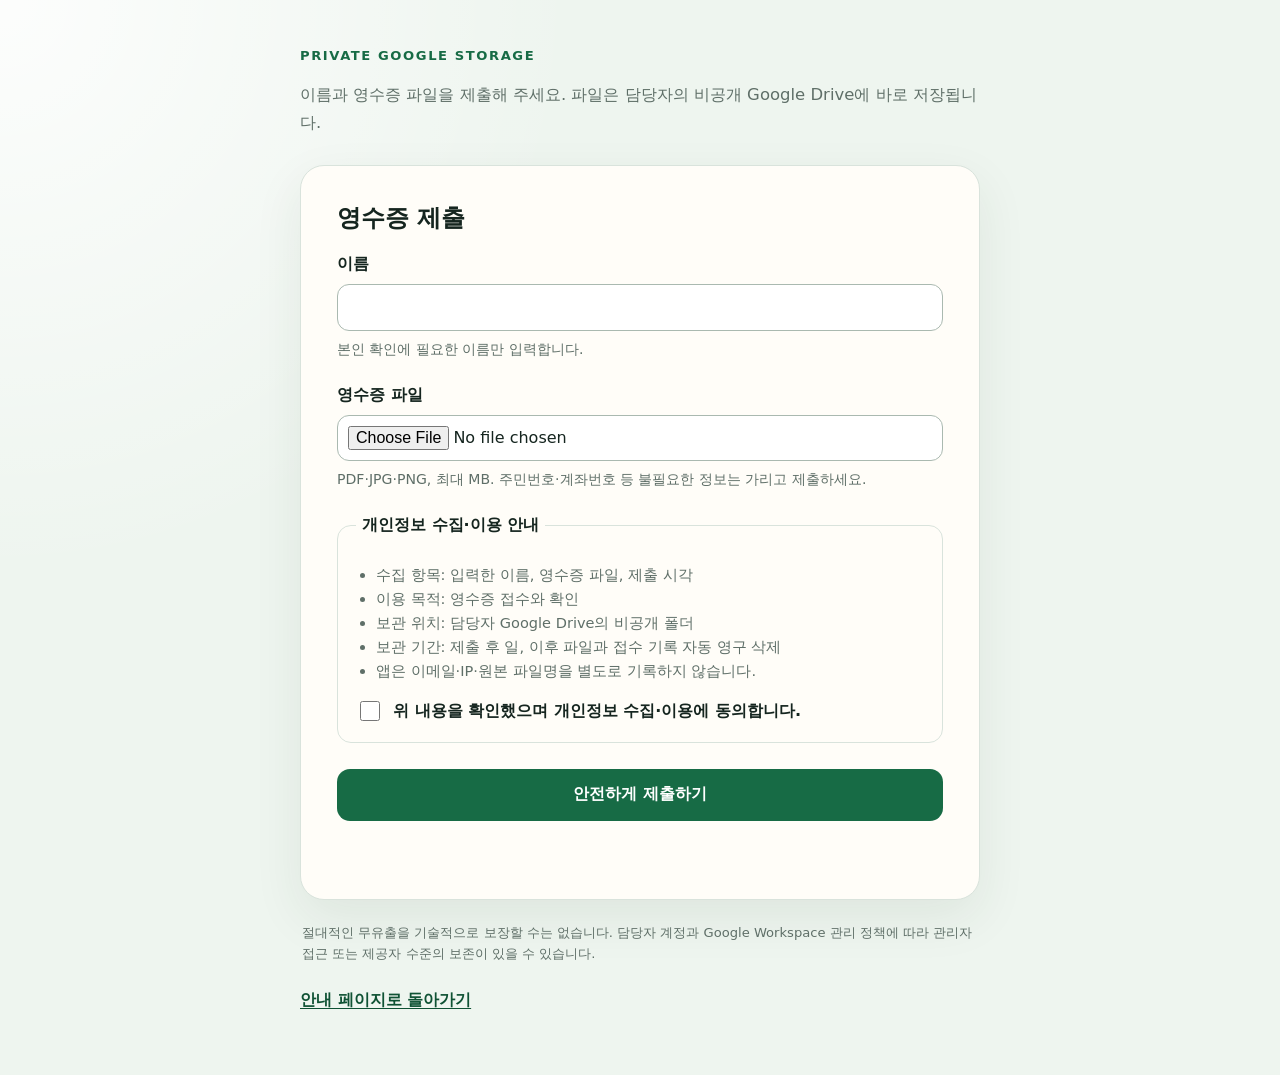
==== apps-script/Index.html @ 0720b8d0 "feat: add apps-script/Index.html" ====
<!DOCTYPE html>
<html lang="ko">
  <head>
    <base target="_top">
    <meta charset="utf-8">
    <style>
      :root {
        color-scheme: light;
        --ink: #15251f;
        --muted: #5f6f68;
        --paper: #fffdf8;
        --canvas: #eef5ef;
        --primary: #176b45;
        --primary-dark: #0f5234;
        --line: #d9e3dc;
        --focus: #ffbf47;
        --danger: #a52929;
      }

      * { box-sizing: border-box; }
      body {
        margin: 0;
        min-height: 100vh;
        color: var(--ink);
        background:
          radial-gradient(circle at top left, rgba(255,255,255,.85), transparent 36rem),
          var(--canvas);
        font-family: system-ui, -apple-system, BlinkMacSystemFont, "Segoe UI", sans-serif;
      }

      main { width: min(100% - 32px, 680px); margin: 0 auto; padding: 48px 0 64px; }
      .eyebrow { margin: 0 0 10px; color: var(--primary); font-size: .82rem; font-weight: 800; letter-spacing: .12em; }
      h1 { margin: 0; font-size: clamp(2rem, 7vw, 3.2rem); line-height: 1.05; letter-spacing: -.04em; }
      .intro { margin: 18px 0 28px; color: var(--muted); font-size: 1.03rem; line-height: 1.7; }
      .card { padding: clamp(22px, 5vw, 36px); border: 1px solid var(--line); border-radius: 24px; background: var(--paper); box-shadow: 0 18px 50px rgba(32, 58, 44, .08); }
      .field { margin-bottom: 24px; }
      label, legend { display: block; margin-bottom: 9px; font-weight: 760; }
      input[type="text"], input[type="file"] { width: 100%; border: 1px solid #aab9b0; border-radius: 12px; background: white; color: var(--ink); font: inherit; }
      input[type="text"] { padding: 13px 14px; }
      input[type="file"] { padding: 10px; }
      input:focus-visible, button:focus-visible, a:focus-visible { outline: 3px solid var(--focus); outline-offset: 3px; }
      .hint { margin: 8px 0 0; color: var(--muted); font-size: .88rem; line-height: 1.55; }
      fieldset { margin: 0 0 26px; padding: 18px; border: 1px solid var(--line); border-radius: 14px; }
      legend { padding: 0 6px; }
      .privacy-list { margin: 0 0 16px; padding-left: 20px; color: var(--muted); font-size: .91rem; line-height: 1.65; }
      .consent { display: flex; align-items: flex-start; gap: 10px; margin: 0; font-weight: 650; line-height: 1.5; }
      .consent input { width: 20px; height: 20px; flex: 0 0 auto; margin-top: 2px; accent-color: var(--primary); }
      button { width: 100%; min-height: 52px; border: 0; border-radius: 13px; background: var(--primary); color: white; font: inherit; font-weight: 800; cursor: pointer; }
      button:hover { background: var(--primary-dark); }
      button:disabled { cursor: wait; opacity: .6; }
      .status { min-height: 26px; margin: 16px 0 0; text-align: center; font-weight: 700; line-height: 1.5; }
      .status.error { color: var(--danger); }
      .status.success { color: var(--primary-dark); }
      .after-submit { display: none; margin-top: 22px; padding: 20px; border-radius: 14px; background: #e7f4eb; text-align: center; }
      .after-submit strong { display: block; margin: 6px 0; font-size: 1.25rem; }
      .back-link { display: inline-block; margin-top: 26px; color: var(--primary-dark); font-weight: 700; text-underline-offset: 3px; }
      .privacy-footnote { margin: 22px 2px 0; color: var(--muted); font-size: .82rem; line-height: 1.6; }
    </style>
  </head>
  <body>
    <main>
      <p class="eyebrow">PRIVATE GOOGLE STORAGE</p>
      <h1><?= appName ?></h1>
      <p class="intro">이름과 영수증 파일을 제출해 주세요. 파일은 담당자의 비공개 Google Drive에 바로 저장됩니다.</p>

      <section class="card" aria-labelledby="form-title">
        <h2 id="form-title" style="margin-top:0">영수증 제출</h2>
        <form id="receipt-form" novalidate>
          <div class="field">
            <label for="submitter-name">이름</label>
            <input id="submitter-name" name="submitterName" type="text" minlength="2" maxlength="50" autocomplete="name" required>
            <p class="hint">본인 확인에 필요한 이름만 입력합니다.</p>
          </div>

          <div class="field">
            <label for="receipt-file">영수증 파일</label>
            <input id="receipt-file" name="receiptFile" type="file" accept=".pdf,.jpg,.jpeg,.png,application/pdf,image/jpeg,image/png" required>
            <p class="hint">PDF·JPG·PNG, 최대 <?= maxFileMb ?>MB. 주민번호·계좌번호 등 불필요한 정보는 가리고 제출하세요.</p>
          </div>

          <fieldset>
            <legend>개인정보 수집·이용 안내</legend>
            <ul class="privacy-list">
              <li>수집 항목: 입력한 이름, 영수증 파일, 제출 시각</li>
              <li>이용 목적: 영수증 접수와 확인</li>
              <li>보관 위치: 담당자 Google Drive의 비공개 폴더</li>
              <li>보관 기간: 제출 후 <?= retentionDays ?>일, 이후 파일과 접수 기록 자동 영구 삭제</li>
              <li>앱은 이메일·IP·원본 파일명을 별도로 기록하지 않습니다.</li>
            </ul>
            <label class="consent" for="consent">
              <input id="consent" name="consent" type="checkbox" value="yes" required>
              <span>위 내용을 확인했으며 개인정보 수집·이용에 동의합니다.</span>
            </label>
          </fieldset>

          <input id="submission-nonce" name="submissionNonce" type="hidden">
          <button id="submit-button" type="submit">안전하게 제출하기</button>
          <p id="status" class="status" role="status" aria-live="polite"></p>
        </form>

        <div id="after-submit" class="after-submit" aria-live="polite">
          제출이 완료되었습니다.
          <strong id="reference"></strong>
          <span>접수번호를 필요하면 메모해 주세요.</span>
        </div>
      </section>

      <p class="privacy-footnote">절대적인 무유출을 기술적으로 보장할 수는 없습니다. 담당자 계정과 Google Workspace 관리 정책에 따라 관리자 접근 또는 제공자 수준의 보존이 있을 수 있습니다.</p>
      <a class="back-link" href="<?= publicPageUrl ?>" rel="noreferrer">안내 페이지로 돌아가기</a>
    </main>

    <script>
      (function () {
        'use strict';

        const form = document.getElementById('receipt-form');
        const fileInput = document.getElementById('receipt-file');
        const nonceInput = document.getElementById('submission-nonce');
        const button = document.getElementById('submit-button');
        const status = document.getElementById('status');
        const afterSubmit = document.getElementById('after-submit');
        const reference = document.getElementById('reference');
        const maxBytes = <?= maxFileMb ?> * 1024 * 1024;
        const allowedTypes = new Set(['application/pdf', 'image/jpeg', 'image/png']);

        function newNonce() {
          nonceInput.value = crypto.randomUUID();
        }

        function setStatus(message, type) {
          status.textContent = message;
          status.className = 'status' + (type ? ' ' + type : '');
        }

        function unlock() {
          button.disabled = false;
          button.textContent = '안전하게 제출하기';
        }

        newNonce();

        form.addEventListener('submit', function (event) {
          event.preventDefault();
          setStatus('', '');

          if (!form.reportValidity()) return;

          const file = fileInput.files[0];
          if (!file || !allowedTypes.has(file.type)) {
            setStatus('PDF, JPG, PNG 파일만 선택해 주세요.', 'error');
            return;
          }
          if (file.size <= 0 || file.size > maxBytes) {
            setStatus('파일은 비어 있지 않아야 하며 <?= maxFileMb ?>MB 이하여야 합니다.', 'error');
            return;
          }

          button.disabled = true;
          button.textContent = '암호화 전송 중…';
          setStatus('Google Drive에 안전하게 저장하고 있습니다.', '');

          google.script.run
            .withSuccessHandler(function (result) {
              if (!result || !result.ok) {
                setStatus('제출 결과를 확인할 수 없습니다. 다시 시도해 주세요.', 'error');
                unlock();
                return;
              }
              form.reset();
              newNonce();
              reference.textContent = result.reference;
              afterSubmit.style.display = 'block';
              setStatus('제출이 완료되었습니다.', 'success');
              button.textContent = '제출 완료';
            })
            .withFailureHandler(function (error) {
              const message = error && error.message
                ? String(error.message).replace(/^Exception:\s*/, '')
                : '제출하지 못했습니다. 잠시 후 다시 시도해 주세요.';
              setStatus(message, 'error');
              unlock();
            })
            .submitReceipt(form);
        });
      })();
    </script>
  </body>
</html>
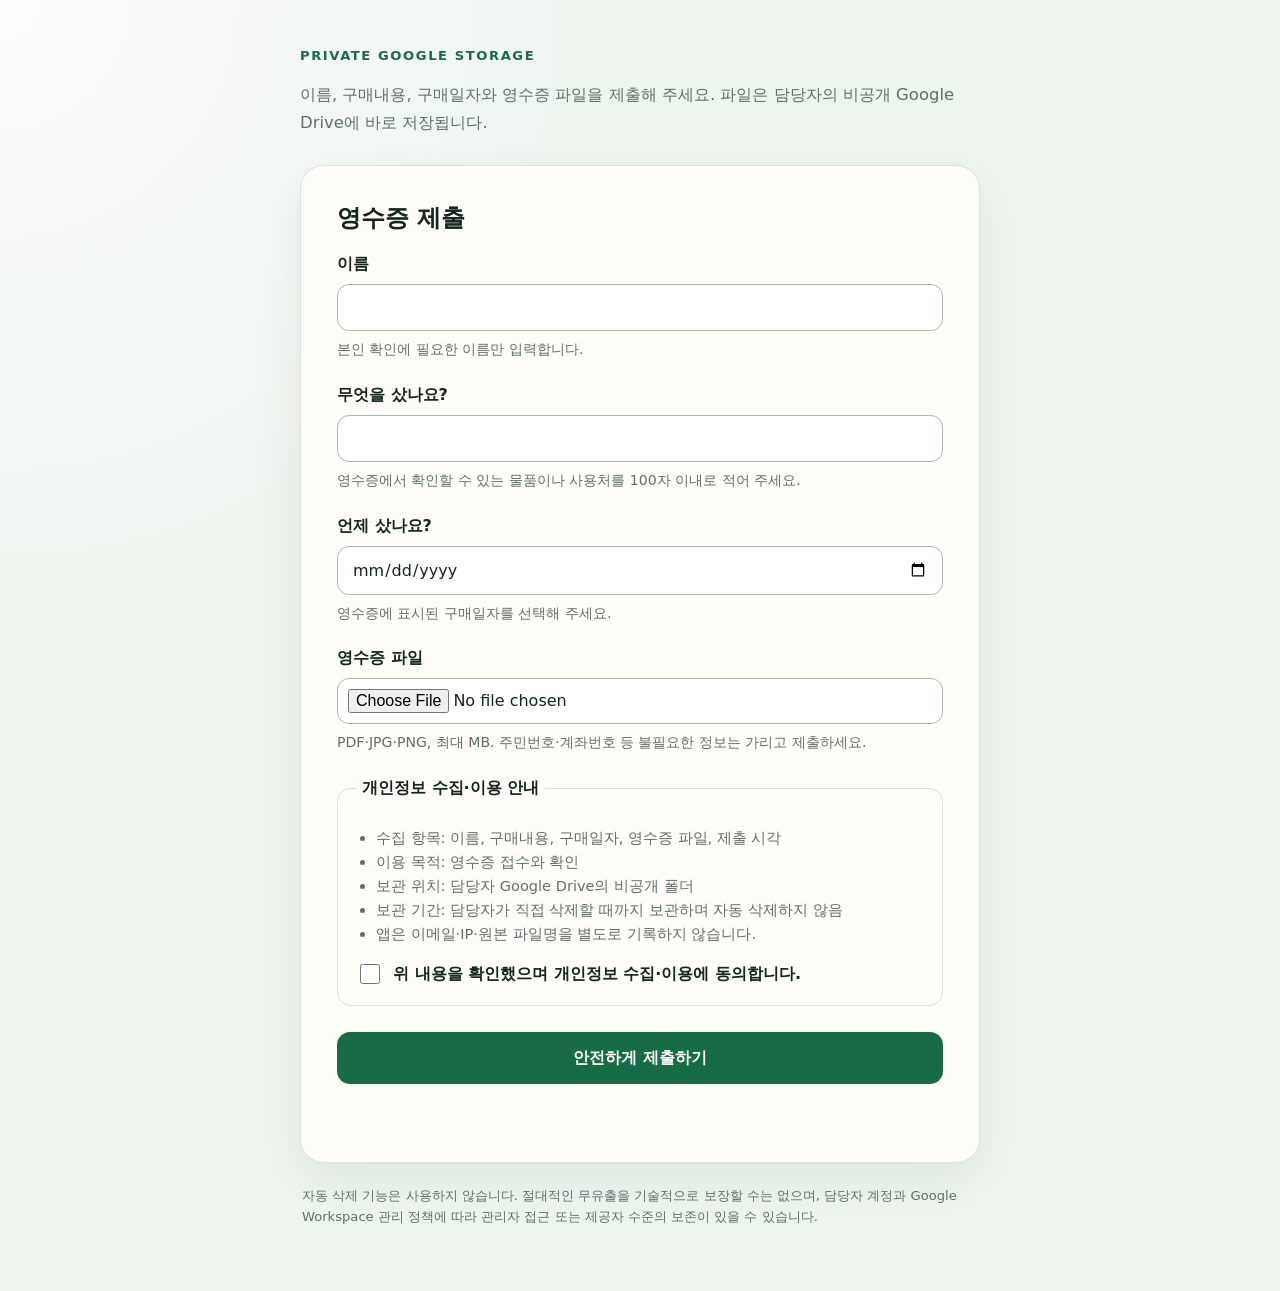
==== commit 9be95a0c: "feat: collect purchase details" ====
--- a/apps-script/Index.html
+++ b/apps-script/Index.html
@@ -35,8 +35,8 @@
       .card { padding: clamp(22px, 5vw, 36px); border: 1px solid var(--line); border-radius: 24px; background: var(--paper); box-shadow: 0 18px 50px rgba(32, 58, 44, .08); }
       .field { margin-bottom: 24px; }
       label, legend { display: block; margin-bottom: 9px; font-weight: 760; }
-      input[type="text"], input[type="file"] { width: 100%; border: 1px solid #aab9b0; border-radius: 12px; background: white; color: var(--ink); font: inherit; }
-      input[type="text"] { padding: 13px 14px; }
+      input[type="text"], input[type="date"], input[type="file"] { width: 100%; border: 1px solid #aab9b0; border-radius: 12px; background: white; color: var(--ink); font: inherit; }
+      input[type="text"], input[type="date"] { padding: 13px 14px; }
       input[type="file"] { padding: 10px; }
       input:focus-visible, button:focus-visible, a:focus-visible { outline: 3px solid var(--focus); outline-offset: 3px; }
       .hint { margin: 8px 0 0; color: var(--muted); font-size: .88rem; line-height: 1.55; }
@@ -53,7 +53,6 @@
       .status.success { color: var(--primary-dark); }
       .after-submit { display: none; margin-top: 22px; padding: 20px; border-radius: 14px; background: #e7f4eb; text-align: center; }
       .after-submit strong { display: block; margin: 6px 0; font-size: 1.25rem; }
-      .back-link { display: inline-block; margin-top: 26px; color: var(--primary-dark); font-weight: 700; text-underline-offset: 3px; }
       .privacy-footnote { margin: 22px 2px 0; color: var(--muted); font-size: .82rem; line-height: 1.6; }
     </style>
   </head>
@@ -61,7 +60,7 @@
     <main>
       <p class="eyebrow">PRIVATE GOOGLE STORAGE</p>
       <h1><?= appName ?></h1>
-      <p class="intro">이름과 영수증 파일을 제출해 주세요. 파일은 담당자의 비공개 Google Drive에 바로 저장됩니다.</p>
+      <p class="intro">이름, 구매내용, 구매일자와 영수증 파일을 제출해 주세요. 파일은 담당자의 비공개 Google Drive에 바로 저장됩니다.</p>
 
       <section class="card" aria-labelledby="form-title">
         <h2 id="form-title" style="margin-top:0">영수증 제출</h2>
@@ -73,6 +72,18 @@
           </div>
 
           <div class="field">
+            <label for="purchase-description">무엇을 샀나요?</label>
+            <input id="purchase-description" name="purchaseDescription" type="text" maxlength="100" autocomplete="off" required>
+            <p class="hint">영수증에서 확인할 수 있는 물품이나 사용처를 100자 이내로 적어 주세요.</p>
+          </div>
+
+          <div class="field">
+            <label for="purchase-date">언제 샀나요?</label>
+            <input id="purchase-date" name="purchaseDate" type="date" required>
+            <p class="hint">영수증에 표시된 구매일자를 선택해 주세요.</p>
+          </div>
+
+          <div class="field">
             <label for="receipt-file">영수증 파일</label>
             <input id="receipt-file" name="receiptFile" type="file" accept=".pdf,.jpg,.jpeg,.png,application/pdf,image/jpeg,image/png" required>
             <p class="hint">PDF·JPG·PNG, 최대 <?= maxFileMb ?>MB. 주민번호·계좌번호 등 불필요한 정보는 가리고 제출하세요.</p>
@@ -81,10 +92,10 @@
           <fieldset>
             <legend>개인정보 수집·이용 안내</legend>
             <ul class="privacy-list">
-              <li>수집 항목: 입력한 이름, 영수증 파일, 제출 시각</li>
+              <li>수집 항목: 이름, 구매내용, 구매일자, 영수증 파일, 제출 시각</li>
               <li>이용 목적: 영수증 접수와 확인</li>
               <li>보관 위치: 담당자 Google Drive의 비공개 폴더</li>
-              <li>보관 기간: 제출 후 <?= retentionDays ?>일, 이후 파일과 접수 기록 자동 영구 삭제</li>
+              <li>보관 기간: 담당자가 직접 삭제할 때까지 보관하며 자동 삭제하지 않음</li>
               <li>앱은 이메일·IP·원본 파일명을 별도로 기록하지 않습니다.</li>
             </ul>
             <label class="consent" for="consent">
@@ -105,8 +116,7 @@
         </div>
       </section>
 
-      <p class="privacy-footnote">절대적인 무유출을 기술적으로 보장할 수는 없습니다. 담당자 계정과 Google Workspace 관리 정책에 따라 관리자 접근 또는 제공자 수준의 보존이 있을 수 있습니다.</p>
-      <a class="back-link" href="<?= publicPageUrl ?>" rel="noreferrer">안내 페이지로 돌아가기</a>
+      <p class="privacy-footnote">자동 삭제 기능은 사용하지 않습니다. 절대적인 무유출을 기술적으로 보장할 수는 없으며, 담당자 계정과 Google Workspace 관리 정책에 따라 관리자 접근 또는 제공자 수준의 보존이 있을 수 있습니다.</p>
     </main>
 
     <script>
@@ -115,6 +125,7 @@
 
         const form = document.getElementById('receipt-form');
         const fileInput = document.getElementById('receipt-file');
+        const purchaseDateInput = document.getElementById('purchase-date');
         const nonceInput = document.getElementById('submission-nonce');
         const button = document.getElementById('submit-button');
         const status = document.getElementById('status');
@@ -127,6 +138,14 @@
           nonceInput.value = crypto.randomUUID();
         }
 
+        function todayIso() {
+          const today = new Date();
+          const year = String(today.getFullYear());
+          const month = String(today.getMonth() + 1).padStart(2, '0');
+          const day = String(today.getDate()).padStart(2, '0');
+          return year + '-' + month + '-' + day;
+        }
+
         function setStatus(message, type) {
           status.textContent = message;
           status.className = 'status' + (type ? ' ' + type : '');
@@ -138,6 +157,7 @@
         }
 
         newNonce();
+        purchaseDateInput.max = todayIso();
 
         form.addEventListener('submit', function (event) {
           event.preventDefault();
@@ -186,4 +206,3 @@
     </script>
   </body>
 </html>
-
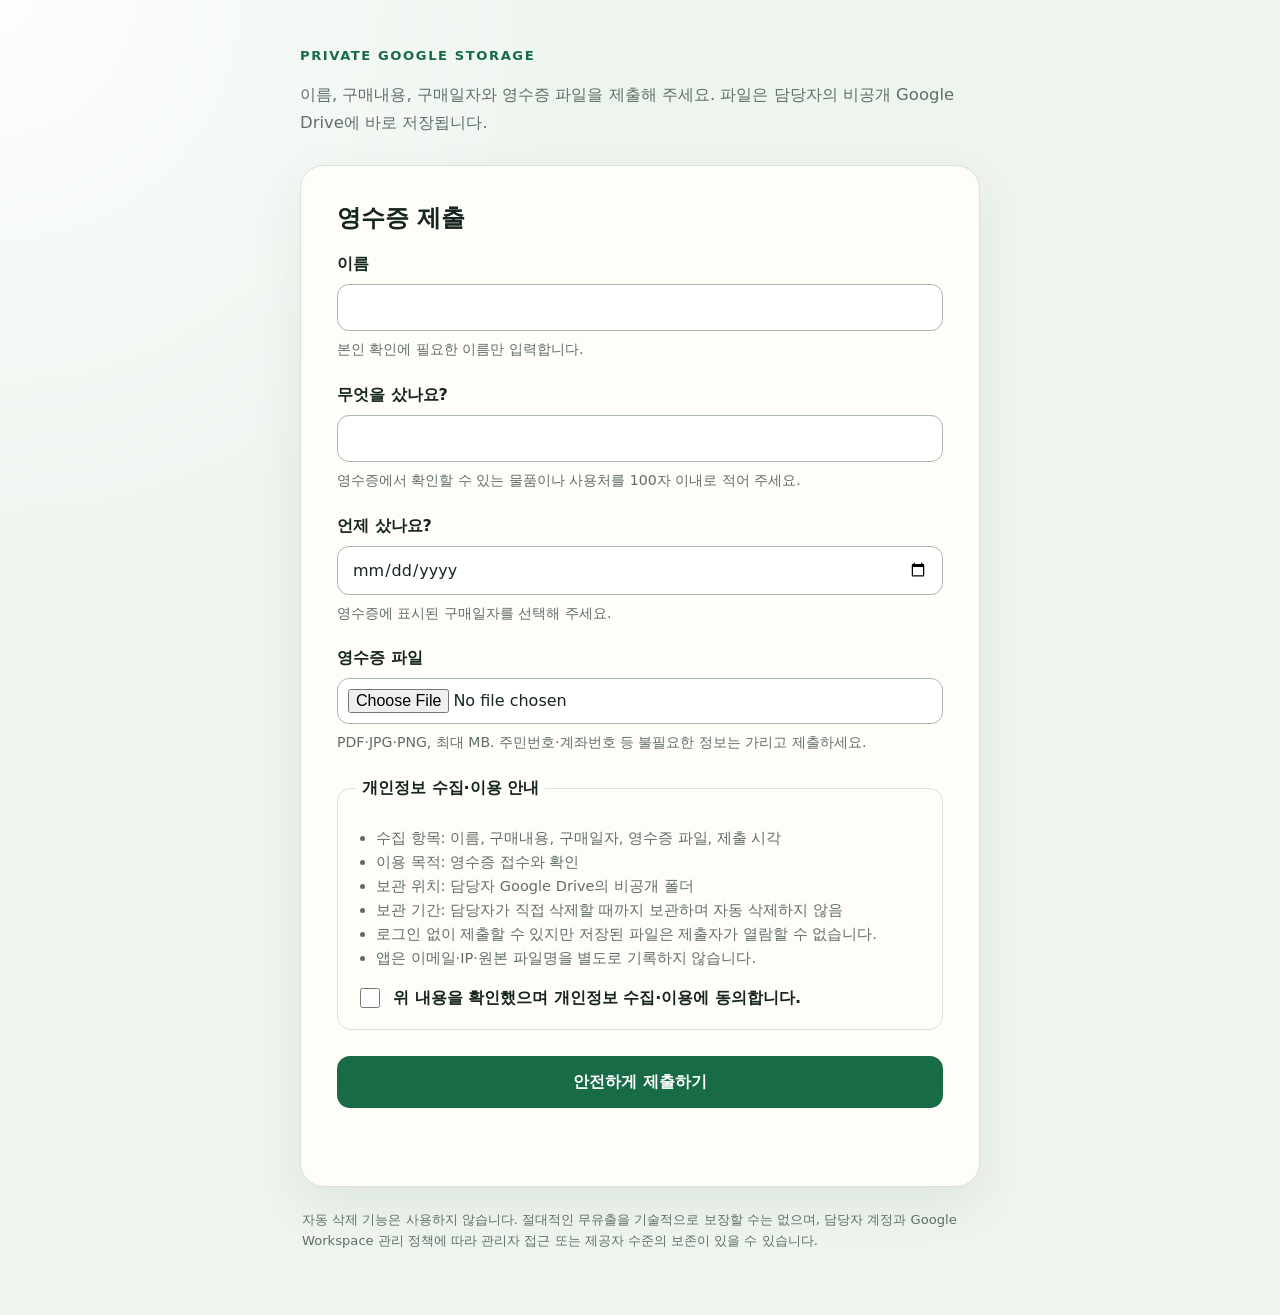
==== commit a631d9fc: "feat: support public receipt submissions" ====
--- a/apps-script/Index.html
+++ b/apps-script/Index.html
@@ -54,6 +54,7 @@
       .after-submit { display: none; margin-top: 22px; padding: 20px; border-radius: 14px; background: #e7f4eb; text-align: center; }
       .after-submit strong { display: block; margin: 6px 0; font-size: 1.25rem; }
       .privacy-footnote { margin: 22px 2px 0; color: var(--muted); font-size: .82rem; line-height: 1.6; }
+      .bot-trap { position: absolute; left: -10000px; width: 1px; height: 1px; overflow: hidden; }
     </style>
   </head>
   <body>
@@ -96,6 +97,7 @@
               <li>이용 목적: 영수증 접수와 확인</li>
               <li>보관 위치: 담당자 Google Drive의 비공개 폴더</li>
               <li>보관 기간: 담당자가 직접 삭제할 때까지 보관하며 자동 삭제하지 않음</li>
+              <li>로그인 없이 제출할 수 있지만 저장된 파일은 제출자가 열람할 수 없습니다.</li>
               <li>앱은 이메일·IP·원본 파일명을 별도로 기록하지 않습니다.</li>
             </ul>
             <label class="consent" for="consent">
@@ -104,6 +106,10 @@
             </label>
           </fieldset>
 
+          <div class="bot-trap" aria-hidden="true">
+            <label for="website">웹사이트</label>
+            <input id="website" name="website" type="text" tabindex="-1" autocomplete="off">
+          </div>
           <input id="submission-nonce" name="submissionNonce" type="hidden">
           <button id="submit-button" type="submit">안전하게 제출하기</button>
           <p id="status" class="status" role="status" aria-live="polite"></p>
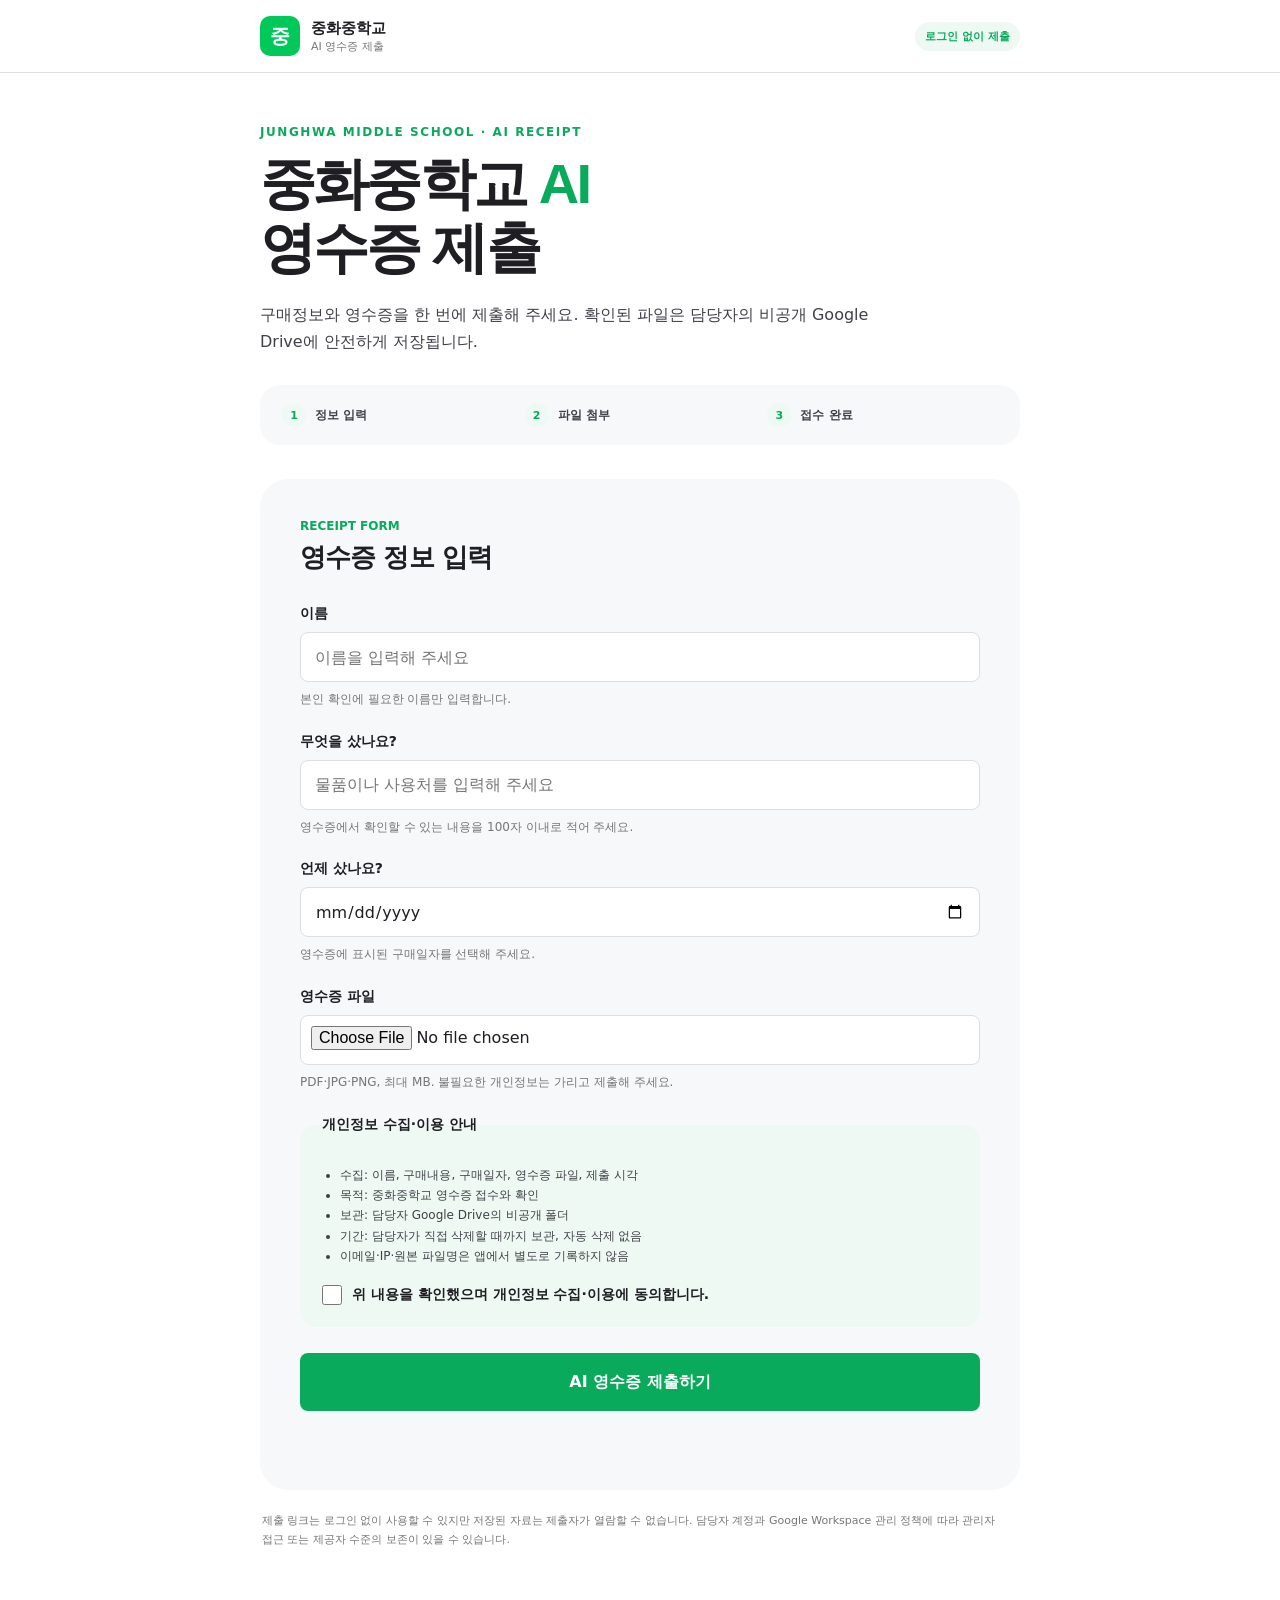
==== commit 2e6d2ee3: "Apply Junghwa Middle School AI receipt branding" ====
--- a/apps-script/Index.html
+++ b/apps-script/Index.html
@@ -6,15 +6,17 @@
     <style>
       :root {
         color-scheme: light;
-        --ink: #15251f;
-        --muted: #5f6f68;
-        --paper: #fffdf8;
-        --canvas: #eef5ef;
-        --primary: #176b45;
-        --primary-dark: #0f5234;
-        --line: #d9e3dc;
-        --focus: #ffbf47;
-        --danger: #a52929;
+        --green: #09aa5c;
+        --green-hover: #0b9552;
+        --green-brand: #00c95a;
+        --green-tint: #eef9f3;
+        --ink: #1e1e23;
+        --body: #404048;
+        --muted: #767678;
+        --surface: #f6f8fa;
+        --line: #dcdee0;
+        --white: #ffffff;
+        --danger: #d93025;
       }
 
       * { box-sizing: border-box; }
@@ -22,60 +24,105 @@
         margin: 0;
         min-height: 100vh;
         color: var(--ink);
-        background:
-          radial-gradient(circle at top left, rgba(255,255,255,.85), transparent 36rem),
-          var(--canvas);
-        font-family: system-ui, -apple-system, BlinkMacSystemFont, "Segoe UI", sans-serif;
+        background: var(--white);
+        font-family: "Pretendard", "Noto Sans KR", system-ui, -apple-system, BlinkMacSystemFont, "Segoe UI", sans-serif;
+        word-break: keep-all;
       }
-
-      main { width: min(100% - 32px, 680px); margin: 0 auto; padding: 48px 0 64px; }
-      .eyebrow { margin: 0 0 10px; color: var(--primary); font-size: .82rem; font-weight: 800; letter-spacing: .12em; }
-      h1 { margin: 0; font-size: clamp(2rem, 7vw, 3.2rem); line-height: 1.05; letter-spacing: -.04em; }
-      .intro { margin: 18px 0 28px; color: var(--muted); font-size: 1.03rem; line-height: 1.7; }
-      .card { padding: clamp(22px, 5vw, 36px); border: 1px solid var(--line); border-radius: 24px; background: var(--paper); box-shadow: 0 18px 50px rgba(32, 58, 44, .08); }
+      .topbar { border-bottom: 1px solid var(--line); }
+      .topbar-inner { width: min(100% - 32px, 760px); min-height: 72px; margin: 0 auto; display: flex; align-items: center; justify-content: space-between; gap: 16px; }
+      .brand { display: inline-flex; align-items: center; gap: 11px; }
+      .brand-mark { width: 40px; height: 40px; display: grid; place-items: center; border-radius: 10px; background: var(--green-brand); color: var(--white); font: 800 20px/1 "NanumSquare Neo", "Pretendard", sans-serif; }
+      .brand-copy { display: grid; gap: 1px; }
+      .brand-copy strong { font-size: 15px; }
+      .brand-copy small { color: var(--muted); font-size: 11px; }
+      .access-badge { padding: 7px 10px; border-radius: 9999px; background: var(--green-tint); color: var(--green); font-size: 11px; font-weight: 800; }
+
+      main { width: min(100% - 32px, 760px); margin: 0 auto; padding: 52px 0 64px; }
+      .eyebrow { margin: 0 0 13px; color: var(--green); font-size: 12px; font-weight: 800; letter-spacing: .13em; }
+      h1 { margin: 0; font-family: "NanumSquare Neo", "Pretendard", "Noto Sans KR", sans-serif; font-size: clamp(38px, 8vw, 56px); font-weight: 800; line-height: 1.15; letter-spacing: -.05em; }
+      h1 span { color: var(--green); }
+      .intro { max-width: 620px; margin: 20px 0 30px; color: var(--body); font-size: 16px; line-height: 1.7; }
+      .steps { margin: 0 0 34px; padding: 18px 22px; display: grid; grid-template-columns: repeat(3, 1fr); gap: 12px; border-radius: 20px; background: var(--surface); }
+      .step { display: flex; align-items: center; gap: 9px; color: var(--body); font-size: 12px; font-weight: 700; }
+      .step span { width: 24px; height: 24px; flex: 0 0 auto; display: grid; place-items: center; border-radius: 50%; background: var(--green-tint); color: var(--green); font-size: 11px; }
+
+      .card { padding: clamp(24px, 5vw, 40px); border-radius: 28px; background: var(--surface); }
+      .card-head { margin-bottom: 30px; }
+      .card-kicker { margin: 0 0 7px; color: var(--green); font-size: 12px; font-weight: 800; }
+      h2 { margin: 0; font-size: 26px; letter-spacing: -.035em; }
       .field { margin-bottom: 24px; }
-      label, legend { display: block; margin-bottom: 9px; font-weight: 760; }
-      input[type="text"], input[type="date"], input[type="file"] { width: 100%; border: 1px solid #aab9b0; border-radius: 12px; background: white; color: var(--ink); font: inherit; }
-      input[type="text"], input[type="date"] { padding: 13px 14px; }
+      label, legend { display: block; margin-bottom: 9px; font-size: 14px; font-weight: 800; }
+      input[type="text"], input[type="date"], input[type="file"] { width: 100%; min-height: 50px; border: 1px solid var(--line); border-radius: 8px; background: var(--white); color: var(--ink); font: inherit; }
+      input[type="text"], input[type="date"] { padding: 12px 14px; }
       input[type="file"] { padding: 10px; }
-      input:focus-visible, button:focus-visible, a:focus-visible { outline: 3px solid var(--focus); outline-offset: 3px; }
-      .hint { margin: 8px 0 0; color: var(--muted); font-size: .88rem; line-height: 1.55; }
-      fieldset { margin: 0 0 26px; padding: 18px; border: 1px solid var(--line); border-radius: 14px; }
-      legend { padding: 0 6px; }
-      .privacy-list { margin: 0 0 16px; padding-left: 20px; color: var(--muted); font-size: .91rem; line-height: 1.65; }
-      .consent { display: flex; align-items: flex-start; gap: 10px; margin: 0; font-weight: 650; line-height: 1.5; }
-      .consent input { width: 20px; height: 20px; flex: 0 0 auto; margin-top: 2px; accent-color: var(--primary); }
-      button { width: 100%; min-height: 52px; border: 0; border-radius: 13px; background: var(--primary); color: white; font: inherit; font-weight: 800; cursor: pointer; }
-      button:hover { background: var(--primary-dark); }
-      button:disabled { cursor: wait; opacity: .6; }
-      .status { min-height: 26px; margin: 16px 0 0; text-align: center; font-weight: 700; line-height: 1.5; }
+      input:hover { border-color: #c8cacc; }
+      input:focus { border-color: var(--green); outline: 1px solid var(--green); }
+      button:focus-visible { outline: 3px solid rgba(9,170,92,.32); outline-offset: 3px; }
+      .hint { margin: 8px 0 0; color: var(--muted); font-size: 12px; line-height: 1.55; }
+      fieldset { margin: 6px 0 26px; padding: 22px; border: 0; border-radius: 16px; background: var(--green-tint); }
+      legend { padding: 0; }
+      .privacy-list { margin: 0 0 18px; padding-left: 18px; color: var(--body); font-size: 12px; line-height: 1.7; }
+      .consent { display: flex; align-items: flex-start; gap: 10px; margin: 0; color: var(--ink); line-height: 1.5; }
+      .consent input { width: 20px; height: 20px; flex: 0 0 auto; margin: 1px 0 0; accent-color: var(--green); }
+      button { width: 100%; min-height: 58px; border: 0; border-radius: 8px; background: var(--green); color: var(--white); font: inherit; font-size: 16px; font-weight: 800; cursor: pointer; transition: background-color 100ms ease; }
+      button:hover { background: var(--green-hover); }
+      button:disabled { cursor: wait; background: #aaaaac; }
+      .status { min-height: 24px; margin: 15px 0 0; text-align: center; font-size: 13px; font-weight: 700; line-height: 1.5; }
       .status.error { color: var(--danger); }
-      .status.success { color: var(--primary-dark); }
-      .after-submit { display: none; margin-top: 22px; padding: 20px; border-radius: 14px; background: #e7f4eb; text-align: center; }
-      .after-submit strong { display: block; margin: 6px 0; font-size: 1.25rem; }
-      .privacy-footnote { margin: 22px 2px 0; color: var(--muted); font-size: .82rem; line-height: 1.6; }
+      .status.success { color: var(--green); }
+      .after-submit { display: none; margin-top: 20px; padding: 22px; border-radius: 16px; background: var(--green-tint); color: var(--body); text-align: center; }
+      .after-submit strong { display: block; margin: 7px 0; color: var(--green); font-size: 20px; }
+      .privacy-footnote { margin: 22px 2px 0; color: var(--muted); font-size: 11px; line-height: 1.65; }
       .bot-trap { position: absolute; left: -10000px; width: 1px; height: 1px; overflow: hidden; }
+
+      @media (max-width: 620px) {
+        .brand-copy small { display: none; }
+        main { padding-top: 40px; }
+        .steps { grid-template-columns: 1fr; gap: 10px; }
+        .card { border-radius: 20px; }
+      }
+      @media (prefers-reduced-motion: reduce) { button { transition: none; } }
     </style>
   </head>
   <body>
+    <header class="topbar">
+      <div class="topbar-inner">
+        <div class="brand">
+          <span class="brand-mark" aria-hidden="true">중</span>
+          <span class="brand-copy"><strong>중화중학교</strong><small>AI 영수증 제출</small></span>
+        </div>
+        <span class="access-badge">로그인 없이 제출</span>
+      </div>
+    </header>
+
     <main>
-      <p class="eyebrow">PRIVATE GOOGLE STORAGE</p>
-      <h1><?= appName ?></h1>
-      <p class="intro">이름, 구매내용, 구매일자와 영수증 파일을 제출해 주세요. 파일은 담당자의 비공개 Google Drive에 바로 저장됩니다.</p>
+      <p class="eyebrow">JUNGHWA MIDDLE SCHOOL · AI RECEIPT</p>
+      <h1>중화중학교 <span>AI</span><br>영수증 제출</h1>
+      <p class="intro">구매정보와 영수증을 한 번에 제출해 주세요. 확인된 파일은 담당자의 비공개 Google Drive에 안전하게 저장됩니다.</p>
+
+      <div class="steps" aria-label="제출 순서">
+        <div class="step"><span>1</span>정보 입력</div>
+        <div class="step"><span>2</span>파일 첨부</div>
+        <div class="step"><span>3</span>접수 완료</div>
+      </div>
 
       <section class="card" aria-labelledby="form-title">
-        <h2 id="form-title" style="margin-top:0">영수증 제출</h2>
+        <div class="card-head">
+          <p class="card-kicker">RECEIPT FORM</p>
+          <h2 id="form-title">영수증 정보 입력</h2>
+        </div>
+
         <form id="receipt-form" novalidate>
           <div class="field">
             <label for="submitter-name">이름</label>
-            <input id="submitter-name" name="submitterName" type="text" minlength="2" maxlength="50" autocomplete="name" required>
+            <input id="submitter-name" name="submitterName" type="text" minlength="2" maxlength="50" autocomplete="name" placeholder="이름을 입력해 주세요" required>
             <p class="hint">본인 확인에 필요한 이름만 입력합니다.</p>
           </div>
 
           <div class="field">
             <label for="purchase-description">무엇을 샀나요?</label>
-            <input id="purchase-description" name="purchaseDescription" type="text" maxlength="100" autocomplete="off" required>
-            <p class="hint">영수증에서 확인할 수 있는 물품이나 사용처를 100자 이내로 적어 주세요.</p>
+            <input id="purchase-description" name="purchaseDescription" type="text" maxlength="100" autocomplete="off" placeholder="물품이나 사용처를 입력해 주세요" required>
+            <p class="hint">영수증에서 확인할 수 있는 내용을 100자 이내로 적어 주세요.</p>
           </div>
 
           <div class="field">
@@ -87,18 +134,17 @@
           <div class="field">
             <label for="receipt-file">영수증 파일</label>
             <input id="receipt-file" name="receiptFile" type="file" accept=".pdf,.jpg,.jpeg,.png,application/pdf,image/jpeg,image/png" required>
-            <p class="hint">PDF·JPG·PNG, 최대 <?= maxFileMb ?>MB. 주민번호·계좌번호 등 불필요한 정보는 가리고 제출하세요.</p>
+            <p class="hint">PDF·JPG·PNG, 최대 <?= maxFileMb ?>MB. 불필요한 개인정보는 가리고 제출해 주세요.</p>
           </div>
 
           <fieldset>
             <legend>개인정보 수집·이용 안내</legend>
             <ul class="privacy-list">
-              <li>수집 항목: 이름, 구매내용, 구매일자, 영수증 파일, 제출 시각</li>
-              <li>이용 목적: 영수증 접수와 확인</li>
-              <li>보관 위치: 담당자 Google Drive의 비공개 폴더</li>
-              <li>보관 기간: 담당자가 직접 삭제할 때까지 보관하며 자동 삭제하지 않음</li>
-              <li>로그인 없이 제출할 수 있지만 저장된 파일은 제출자가 열람할 수 없습니다.</li>
-              <li>앱은 이메일·IP·원본 파일명을 별도로 기록하지 않습니다.</li>
+              <li>수집: 이름, 구매내용, 구매일자, 영수증 파일, 제출 시각</li>
+              <li>목적: 중화중학교 영수증 접수와 확인</li>
+              <li>보관: 담당자 Google Drive의 비공개 폴더</li>
+              <li>기간: 담당자가 직접 삭제할 때까지 보관, 자동 삭제 없음</li>
+              <li>이메일·IP·원본 파일명은 앱에서 별도로 기록하지 않음</li>
             </ul>
             <label class="consent" for="consent">
               <input id="consent" name="consent" type="checkbox" value="yes" required>
@@ -111,18 +157,18 @@
             <input id="website" name="website" type="text" tabindex="-1" autocomplete="off">
           </div>
           <input id="submission-nonce" name="submissionNonce" type="hidden">
-          <button id="submit-button" type="submit">안전하게 제출하기</button>
+          <button id="submit-button" type="submit">AI 영수증 제출하기</button>
           <p id="status" class="status" role="status" aria-live="polite"></p>
         </form>
 
         <div id="after-submit" class="after-submit" aria-live="polite">
-          제출이 완료되었습니다.
+          중화중학교 영수증 접수가 완료되었습니다.
           <strong id="reference"></strong>
-          <span>접수번호를 필요하면 메모해 주세요.</span>
+          <span>필요하면 접수번호를 메모해 주세요.</span>
         </div>
       </section>
 
-      <p class="privacy-footnote">자동 삭제 기능은 사용하지 않습니다. 절대적인 무유출을 기술적으로 보장할 수는 없으며, 담당자 계정과 Google Workspace 관리 정책에 따라 관리자 접근 또는 제공자 수준의 보존이 있을 수 있습니다.</p>
+      <p class="privacy-footnote">제출 링크는 로그인 없이 사용할 수 있지만 저장된 자료는 제출자가 열람할 수 없습니다. 담당자 계정과 Google Workspace 관리 정책에 따라 관리자 접근 또는 제공자 수준의 보존이 있을 수 있습니다.</p>
     </main>
 
     <script>
@@ -159,7 +205,7 @@
 
         function unlock() {
           button.disabled = false;
-          button.textContent = '안전하게 제출하기';
+          button.textContent = 'AI 영수증 제출하기';
         }
 
         newNonce();
@@ -182,8 +228,8 @@
           }
 
           button.disabled = true;
-          button.textContent = '암호화 전송 중…';
-          setStatus('Google Drive에 안전하게 저장하고 있습니다.', '');
+          button.textContent = '안전하게 저장 중…';
+          setStatus('중화중학교 비공개 Drive에 저장하고 있습니다.', '');
 
           google.script.run
             .withSuccessHandler(function (result) {
@@ -196,8 +242,8 @@
               newNonce();
               reference.textContent = result.reference;
               afterSubmit.style.display = 'block';
-              setStatus('제출이 완료되었습니다.', 'success');
-              button.textContent = '제출 완료';
+              setStatus('영수증 접수가 완료되었습니다.', 'success');
+              button.textContent = '접수 완료';
             })
             .withFailureHandler(function (error) {
               const message = error && error.message
@@ -212,3 +258,4 @@
     </script>
   </body>
 </html>
+
